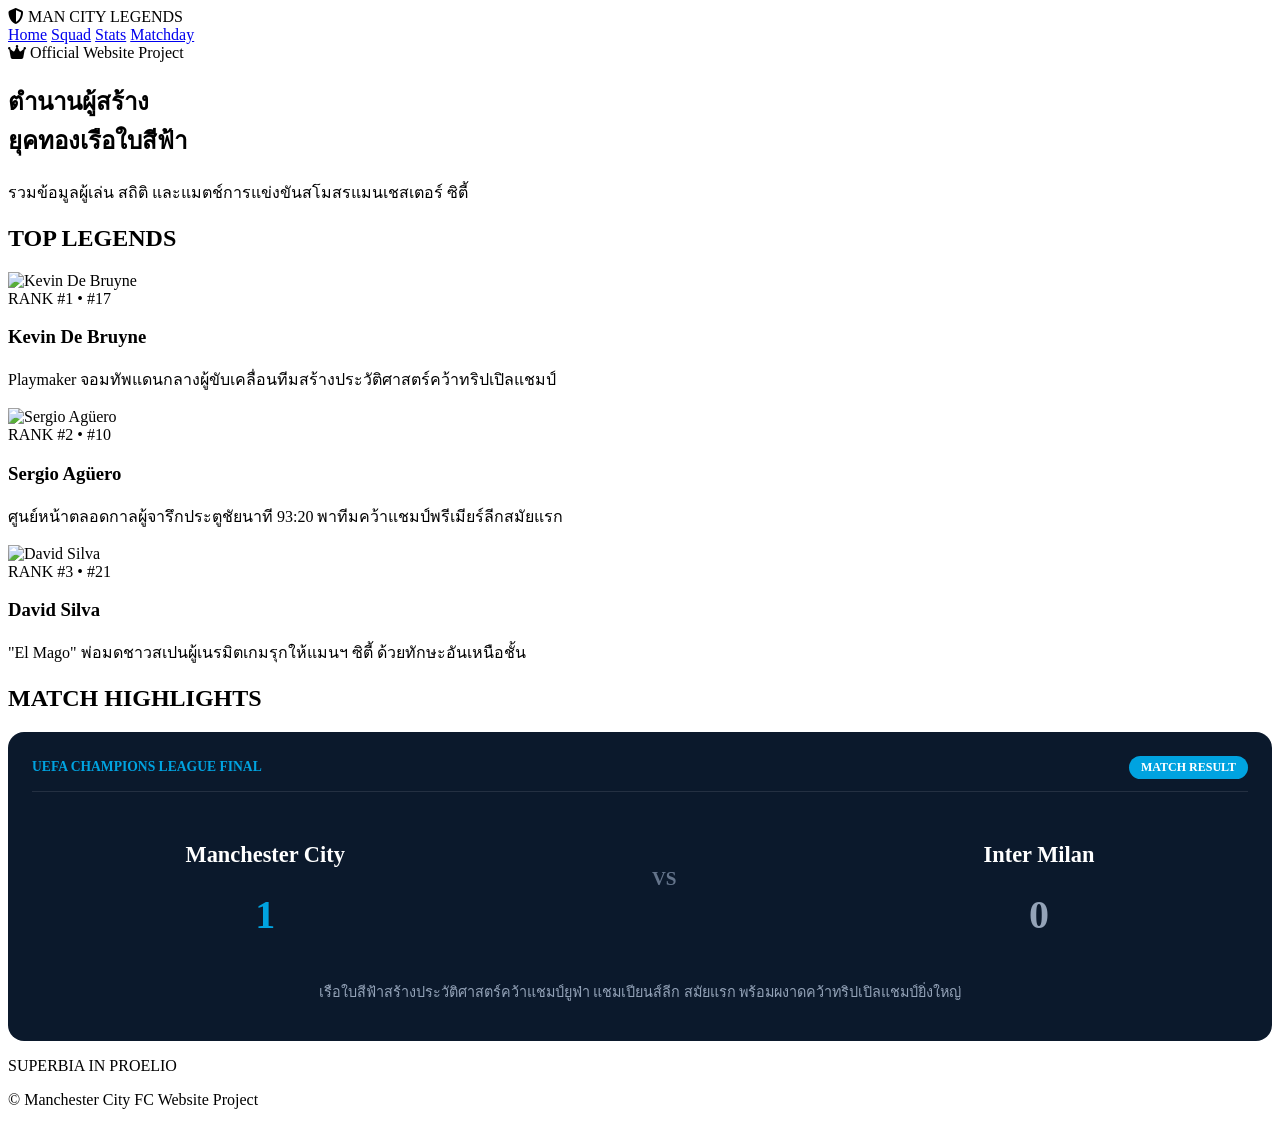
==== index.html @ a950e4da "Add files via upload" ====
<!DOCTYPE html>
<html lang="th">
<head>
  <meta charset="UTF-8">
  <meta name="viewport" content="width=device-width, initial-scale=1.0">
  <title>Manchester City FC - Home</title>
  <link rel="stylesheet" href="https://cdnjs.cloudflare.com/ajax/libs/font-awesome/6.4.0/css/all.min.css">
  <link rel="preconnect" href="https://fonts.googleapis.com">
  <link rel="preconnect" href="https://fonts.gstatic.com" crossorigin>
  <link href="https://fonts.googleapis.com/css2?family=Plus+Jakarta+Sans:wght@400;600;800&family=Syne:wght@700;800;900&display=swap" rel="stylesheet">
<link rel="stylesheet" href="/css/style.css">
</head>
<body>
  <header class="header">
    <div class="container header-container">
      <div class="logo">
        <i class="fa-solid fa-shield-halved"></i>
        <span>MAN CITY <span class="highlight">LEGENDS</span></span>
      </div>
      <nav class="menu">
        <a href="index.html" class="active">Home</a>
        <a href="page2.html">Squad</a>
        <a href="page3.html">Stats</a>
        <a href="page4.html">Matchday</a>
      </nav>
    </div>
  </header>

  <main class="container">
    <section class="hero-card">
      <span class="badge"><i class="fa-solid fa-crown"></i> Official Website Project</span>
      <h1>ตำนานผู้สร้าง <br><span class="highlight">ยุคทองเรือใบสีฟ้า</span></h1>
      <p>รวมข้อมูลผู้เล่น สถิติ และแมตช์การแข่งขันสโมสรแมนเชสเตอร์ ซิตี้</p>
    </section>

   <section class="squad-section">
      <h2 class="section-title">TOP LEGENDS</h2>
      <div class="card-grid">
        <div class="card">
          <div class="card-img-wrapper">
            <img src="https://i.pinimg.com/1200x/3f/41/c5/3f41c5f0e9f24ef981c1178ddbfdf59c.jpg" alt="Kevin De Bruyne">
          </div>
          <div class="card-content">
            <span class="rank-badge">RANK #1 • #17</span>
            <h3>Kevin De Bruyne</h3>
            <p>Playmaker จอมทัพแดนกลางผู้ขับเคลื่อนทีมสร้างประวัติศาสตร์คว้าทริปเปิลแชมป์</p>
          </div>
        </div>

        <div class="card">
          <div class="card-img-wrapper">
            <img src="https://i.pinimg.com/1200x/34/fd/c5/34fdc59b1f5ccc1fa9cd58eb2fd5e932.jpg" alt="Sergio Agüero">
          </div>
          <div class="card-content">
            <span class="rank-badge">RANK #2 • #10</span>
            <h3>Sergio Agüero</h3>
            <p>ศูนย์หน้าตลอดกาลผู้จารึกประตูชัยนาที 93:20 พาทีมคว้าแชมป์พรีเมียร์ลีกสมัยแรก</p>
          </div>
        </div>

        <div class="card">
          <div class="card-img-wrapper">
            <img src="https://i.pinimg.com/1200x/10/ea/8d/10ea8d460208b6e8d3a577fb42bbcddd.jpg" alt="David Silva">
          </div>
          <div class="card-content">
            <span class="rank-badge">RANK #3 • #21</span>
            <h3>David Silva</h3>
            <p>"El Mago" พ่อมดชาวสเปนผู้เนรมิตเกมรุกให้แมนฯ ซิตี้ ด้วยทักษะอันเหนือชั้น</p>
          </div>
        </div>
      </div>
    </section>

    <!-- Match Highlight Banner -->
    <section class="video-section">
      <h2 class="section-title">MATCH HIGHLIGHTS</h2>
      <div class="card" style="display: flex; flex-direction: column; gap: 16px; padding: 24px; background: #0B192C; color: #ffffff; border-radius: 16px;">
        <div style="display: flex; justify-content: space-between; align-items: center; border-bottom: 1px solid rgba(255,255,255,0.1); padding-bottom: 12px;">
          <span style="color: #00A3E0; font-weight: 800; font-size: 0.85rem;">UEFA CHAMPIONS LEAGUE FINAL</span>
          <span style="background: #00A3E0; color: #fff; padding: 4px 12px; border-radius: 12px; font-size: 0.75rem; font-weight: 700;">MATCH RESULT</span>
        </div>
        <div style="display: flex; justify-content: space-around; align-items: center; text-align: center; margin: 12px 0;">
          <div>
            <h3 style="font-size: 1.4rem; color: #ffffff;">Manchester City</h3>
            <span style="font-size: 2.5rem; font-weight: 900; color: #00A3E0;">1</span>
          </div>
          <div style="font-size: 1.2rem; font-weight: 800; color: #64748B;">VS</div>
          <div>
            <h3 style="font-size: 1.4rem; color: #ffffff;">Inter Milan</h3>
            <span style="font-size: 2.5rem; font-weight: 900; color: #94A3B8;">0</span>
          </div>
        </div>
        <p style="text-align: center; color: #94A3B8; font-size: 0.9rem;">เรือใบสีฟ้าสร้างประวัติศาสตร์คว้าแชมป์ยูฟ่า แชมเปียนส์ลีก สมัยแรก พร้อมผงาดคว้าทริปเปิลแชมป์ยิ่งใหญ่</p>
      </div>
    </section>

  <footer class="footer">
    <div class="container">
      <p class="motto">SUPERBIA IN PROELIO</p>
      <p>© Manchester City FC Website Project</p>
    </div>
  </footer>
</body>
</html>
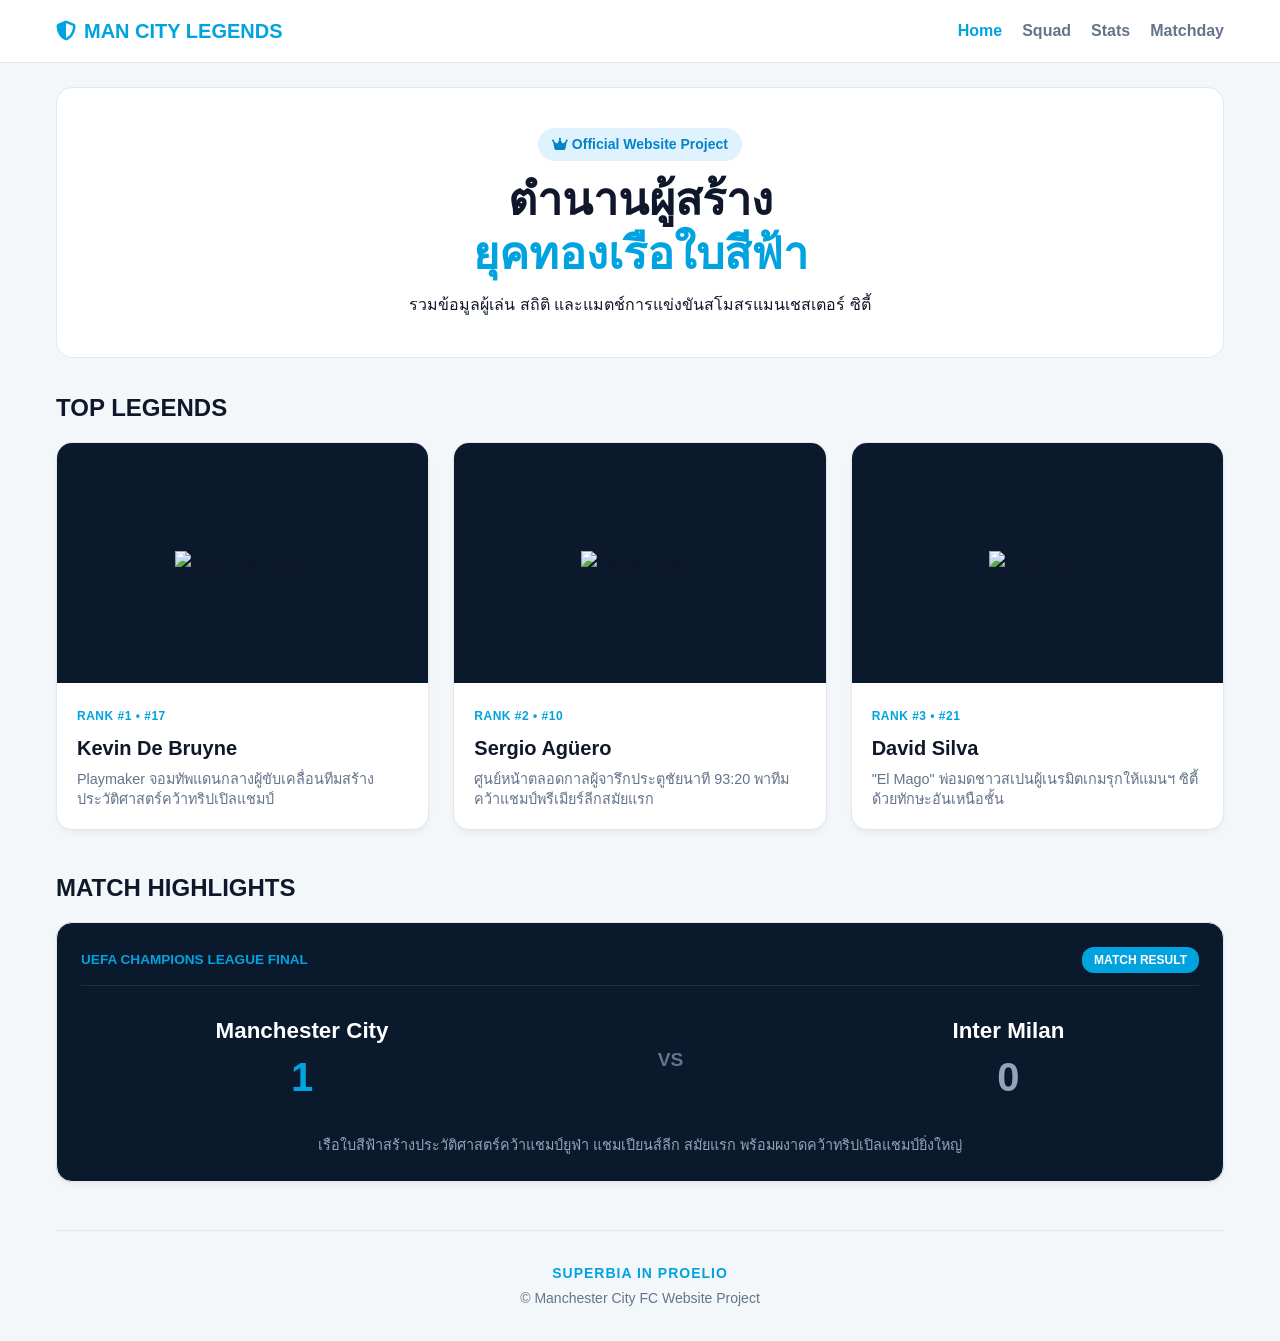
==== commit b13c9043: "Update index.html" ====
--- a/index.html
+++ b/index.html
@@ -8,7 +8,7 @@
   <link rel="preconnect" href="https://fonts.googleapis.com">
   <link rel="preconnect" href="https://fonts.gstatic.com" crossorigin>
   <link href="https://fonts.googleapis.com/css2?family=Plus+Jakarta+Sans:wght@400;600;800&family=Syne:wght@700;800;900&display=swap" rel="stylesheet">
-<link rel="stylesheet" href="/css/style.css">
+<link rel="stylesheet" href="css/style.css">
 </head>
 <body>
   <header class="header">
@@ -101,4 +101,4 @@
     </div>
   </footer>
 </body>
-</html>+</html>
--- a/css/style.css
+++ b/css/style.css
@@ -0,0 +1,271 @@
+* {
+  box-sizing: border-box;
+  margin: 0;
+  padding: 0;
+}
+
+body {
+  background-color: #F4F7FA;
+  color: #0F172A;
+  font-family: 'Plus Jakarta Sans', sans-serif;
+  line-height: 1.5;
+}
+
+.container {
+  width: 100%;
+  max-width: 1200px;
+  margin: 0 auto;
+  padding: 0 16px;
+}
+
+.header {
+  background: #ffffff;
+  border-bottom: 1px solid #E2E8F0;
+  padding: 16px 0;
+  position: sticky;
+  top: 0;
+  z-index: 100;
+}
+
+.header-container {
+  display: flex;
+  justify-content: space-between;
+  align-items: center;
+}
+
+.logo {
+  font-size: 1.25rem;
+  font-weight: 800;
+  color: #00A3E0;
+  display: flex;
+  align-items: center;
+  gap: 8px;
+}
+
+.menu {
+  display: flex;
+  gap: 20px;
+}
+
+.menu a {
+  text-decoration: none;
+  color: #64748B;
+  font-weight: 600;
+  transition: color 0.2s;
+}
+
+.menu a.active, .menu a:hover {
+  color: #00A3E0;
+}
+
+.hero-card {
+  background: #ffffff;
+  border: 1px solid #E2E8F0;
+  border-radius: 16px;
+  padding: 40px 24px;
+  margin: 24px 0;
+  text-align: center;
+}
+
+.hero-card h1 {
+  font-family: 'Syne', sans-serif;
+  font-size: clamp(1.8rem, 4vw, 2.8rem);
+  line-height: 1.2;
+  margin: 12px 0;
+}
+
+.highlight {
+  color: #00A3E0;
+}
+
+.badge {
+  display: inline-block;
+  background: #E0F2FE;
+  color: #0284C7;
+  padding: 6px 14px;
+  border-radius: 20px;
+  font-size: 0.875rem;
+  font-weight: 600;
+}
+
+.squad-section {
+  margin: 32px 0;
+}
+
+.section-title {
+  font-family: 'Syne', sans-serif;
+  font-size: 1.5rem;
+  margin-bottom: 16px;
+  color: #0F172A;
+}
+
+.card-grid {
+  display: grid;
+  grid-template-columns: repeat(auto-fit, minmax(280px, 1fr));
+  gap: 24px;
+}
+
+.card {
+  background: #ffffff;
+  border: 1px solid #E2E8F0;
+  border-radius: 16px;
+  overflow: hidden;
+  box-shadow: 0 4px 6px -1px rgba(0, 0, 0, 0.05);
+  transition: transform 0.2s ease, box-shadow 0.2s ease;
+}
+
+.card:hover {
+  transform: translateY(-4px);
+  box-shadow: 0 10px 15px -3px rgba(0, 163, 224, 0.15);
+}
+
+.card-img-wrapper {
+  width: 100%;
+  height: 240px;
+  background-color: #0B192C;
+  display: flex;
+  align-items: center;
+  justify-content: center;
+}
+
+.card-img-wrapper img {
+  max-width: 100%;
+  max-height: 100%;
+  width: auto;
+  height: auto;
+  object-fit: contain;
+  display: block;
+}
+
+.card-content {
+  padding: 20px;
+}
+
+.rank-badge {
+  font-size: 0.75rem;
+  color: #00A3E0;
+  font-weight: 800;
+  letter-spacing: 0.5px;
+}
+
+.card-content h3 {
+  font-size: 1.25rem;
+  margin: 6px 0;
+  color: #0F172A;
+}
+
+.card-content p {
+  font-size: 0.9rem;
+  color: #64748B;
+  line-height: 1.4;
+}
+
+.table-wrapper {
+  background: #ffffff;
+  border: 1px solid #E2E8F0;
+  border-radius: 16px;
+  overflow-x: auto;
+  margin: 24px 0;
+}
+
+.custom-table {
+  width: 100%;
+  border-collapse: collapse;
+  text-align: left;
+}
+
+.custom-table th, .custom-table td {
+  padding: 16px 20px;
+  border-bottom: 1px solid #E2E8F0;
+}
+
+.custom-table th {
+  background: #F8FAFC;
+  color: #0F172A;
+  font-weight: 700;
+}
+
+.video-section {
+  margin: 40px 0;
+}
+
+.video-container {
+  position: relative;
+  width: 100%;
+  padding-bottom: 56.25%;
+  height: 0;
+  border-radius: 16px;
+  overflow: hidden;
+  box-shadow: 0 4px 6px -1px rgba(0, 0, 0, 0.05);
+}
+
+.video-container iframe {
+  position: absolute;
+  top: 0;
+  left: 0;
+  width: 100%;
+  height: 100%;
+  border: 0;
+}
+
+.error-page {
+  text-align: center;
+  padding: 80px 20px;
+}
+
+.error-code {
+  font-size: 6rem;
+  font-weight: 900;
+  color: #00A3E0;
+  font-family: 'Syne', sans-serif;
+  line-height: 1;
+}
+
+.btn-home {
+  display: inline-block;
+  margin-top: 20px;
+  padding: 12px 24px;
+  background: #00A3E0;
+  color: #ffffff;
+  text-decoration: none;
+  font-weight: 700;
+  border-radius: 8px;
+  transition: background 0.2s;
+}
+
+.btn-home:hover {
+  background: #0284C7;
+}
+
+.footer {
+  text-align: center;
+  padding: 32px 0;
+  color: #64748B;
+  border-top: 1px solid #E2E8F0;
+  margin-top: 48px;
+  font-size: 0.875rem;
+}
+
+.footer .motto {
+  font-weight: 800;
+  color: #00A3E0;
+  letter-spacing: 1px;
+  margin-bottom: 4px;
+}
+/* Style ปุ่ม Filter สำหรับ JS ใน Page 3 */
+.filter-btn {
+  background: #ffffff;
+  border: 1px solid #E2E8F0;
+  color: #64748B;
+  padding: 8px 18px;
+  border-radius: 20px;
+  font-weight: 700;
+  cursor: pointer;
+  transition: all 0.2s ease;
+}
+
+.filter-btn.active, .filter-btn:hover {
+  background: #00A3E0;
+  color: #ffffff;
+  border-color: #00A3E0;
+}
